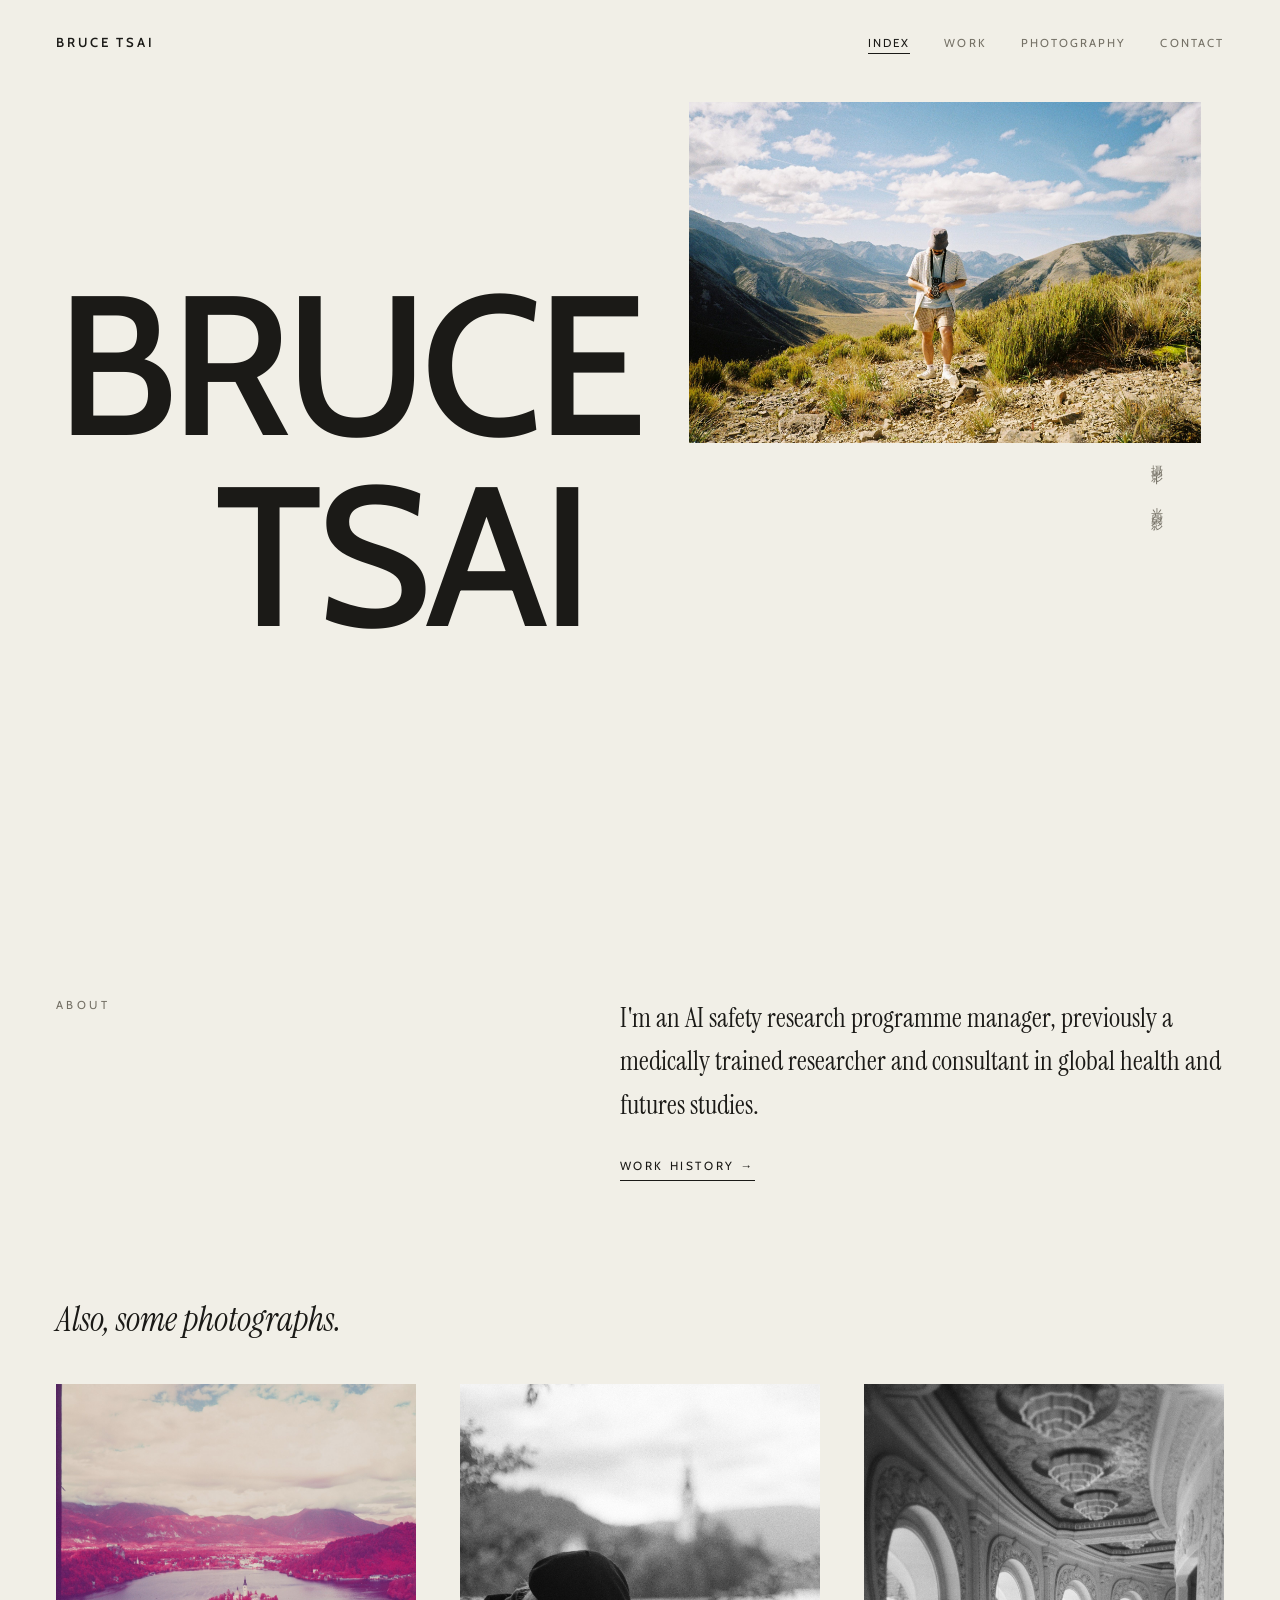
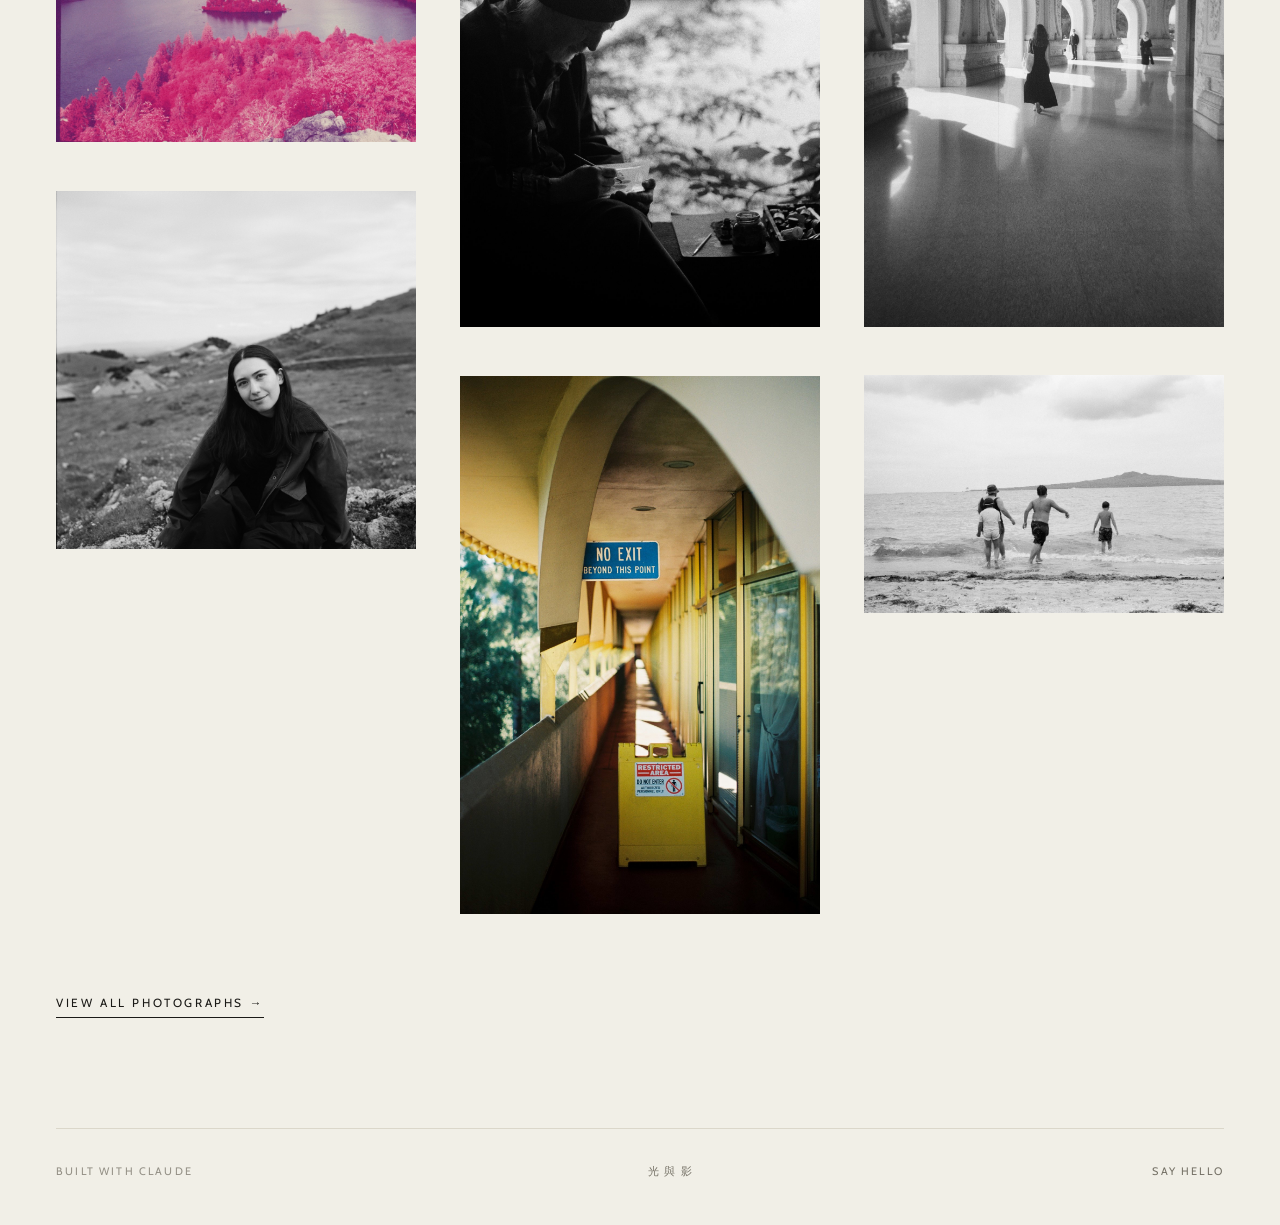
==== index.html @ 3ef22200 "Add files via upload draft 1" ====
<!DOCTYPE html>
<html lang="en">
<head>
<meta charset="UTF-8">
<meta name="viewport" content="width=device-width, initial-scale=1">
<title>Bruce Tsai — Photographer</title>
<link rel="preconnect" href="https://fonts.googleapis.com">
<link href="https://fonts.googleapis.com/css2?family=Instrument+Serif:ital@0;1&family=Cabin:wght@400;500;600&display=swap" rel="stylesheet">
<link rel="stylesheet" href="css/style.css">
<noscript><style>.loader{display:none}.line>span{transform:none}.float-clip{clip-path:none}[data-reveal]{opacity:1;transform:none}</style></noscript>
</head>
<body class="is-loading">

<div class="loader" aria-hidden="true">
  <div class="loader-name">Bruce Tsai</div>
  <div class="loader-count">0</div>
  <div class="loader-bar"></div>
</div>

<div class="cursor" aria-hidden="true"></div>

<div class="wrap">

  <nav class="nav">
    <a class="wordmark" href="index.html">Bruce Tsai</a>
    <ul class="nav-links">
      <li><a href="index.html" class="active">Index</a></li>
      <li><a href="work.html">Work</a></li>
      <li><a href="photography.html">Photography</a></li>
      <li><a href="contact.html">Contact</a></li>
    </ul>
  </nav>

  <header class="hero">
    <div class="hero-floats" aria-hidden="true">
      <div class="float" data-depth="0.7"><div class="float-clip"><div class="ph-img r-32"><img src="img/27-the-photographer-new-zealand.jpg" alt=""></div></div></div>
    </div>

    <h1 class="hero-title">
      <span class="line"><span>Bruce</span></span>
      <span class="line indent"><span>Tsai</span></span>
    </h1>

    <span class="vertical">攝影 — 光與影</span>
  </header>

</div>

<div class="wrap">

  <section class="section">
    <div class="about-row" data-reveal>
      <span class="label">About</span>
      <div>
        <p>I'm an AI safety research programme manager, previously a medically trained researcher and consultant in global health and futures studies.</p>
        <a class="link-arrow" href="work.html">Work history →</a>
      </div>
    </div>
  </section>

  <section class="section" style="padding-top:0">
    <div class="section-head casual" data-reveal>
      <h2>Also, some photographs.</h2>
    </div>
    <div class="g-grid g-grid--preview">
      <a class="g-item" href="photography.html" data-reveal data-name="The Island"><img src="img/02-bled-island-aerochrome.jpg" alt="Photograph" loading="lazy"></a>
      <a class="g-item" href="photography.html" data-reveal data-name="The Painter"><img src="img/03-the-painter-bled.jpg" alt="Photograph" loading="lazy"></a>
      <a class="g-item" href="photography.html" data-reveal data-name="The Colonnade"><img src="img/28-the-colonnade.jpg" alt="Photograph" loading="lazy"></a>
      <a class="g-item" href="photography.html" data-reveal data-name="Portrait"><img src="img/14-portrait-velika-planina.jpg" alt="Photograph" loading="lazy"></a>
      <a class="g-item" href="photography.html" data-reveal data-name="Into the Bay"><img src="img/52-into-the-bay-auckland.jpg" alt="Photograph" loading="lazy"></a>
      <a class="g-item" href="photography.html" data-reveal data-name="No Exit"><img src="img/35-no-exit-marin.jpg" alt="Photograph" loading="lazy"></a>
    </div>
    <a class="link-arrow" href="photography.html" data-reveal>View all photographs →</a>
  </section>

  <footer>
    <span class="credit">Built with Claude</span>
    <span class="jp">光與影</span>
    <a href="contact.html">Say hello</a>
  </footer>

</div>

<script src="js/masonry.js"></script>
<script src="js/landing.js"></script>
</body>
</html>
---- css/style.css ----
/* ============================================================
   BRUCE TSAI — portfolio
   Style direction: photoyoshi.com (Garden Eight) —
   one warm paper color, monochrome, quiet, photo-led.
   Landing page animates; inner pages are still.
   ============================================================ */

:root {
  --paper:  #f1efe7;
  --ink:    #1b1a17;
  --soft:   #757166;
  --line:   #dbd7ca;
  --ph-a:   #d8d4c8;   /* placeholder photo tones */
  --ph-b:   #c4c0b4;
  --sans: "Cabin", -apple-system, "Segoe UI", Helvetica, Arial, sans-serif;
  --serif: "Instrument Serif", Georgia, serif;
  --ease: cubic-bezier(.19, 1, .22, 1);
}

* { margin: 0; padding: 0; box-sizing: border-box; }

html { scroll-behavior: smooth; }

body {
  background: var(--paper);
  color: var(--ink);
  font-family: var(--sans);
  font-size: 15px;
  line-height: 1.7;
  -webkit-font-smoothing: antialiased;
}

::selection { background: var(--ink); color: var(--paper); }

.wrap { max-width: 1520px; margin: 0 auto; padding: 0 56px; }
@media (max-width: 640px) { .wrap { padding: 0 22px; } }

/* ---------------- loader (landing only) ---------------- */
.loader {
  position: fixed; inset: 0; z-index: 200;
  background: var(--paper);
  display: flex; align-items: center; justify-content: center;
  transition: transform 1s var(--ease);
}
.loader-name {
  font-size: .78rem; letter-spacing: .3em; text-transform: uppercase;
  color: var(--ink);
}
.loader-count {
  position: absolute; right: 40px; bottom: 24px;
  font-weight: 200; font-size: clamp(3rem, 8vw, 6rem); line-height: 1;
  color: var(--ink); font-variant-numeric: tabular-nums;
}
.loader-bar {
  position: absolute; left: 0; bottom: 0;
  width: 100%; height: 2px; background: var(--ink);
  transform: scaleX(0); transform-origin: left;
}
body.is-loaded .loader { transform: translateY(-101%); }
body.is-loading { overflow: hidden; }

/* ---------------- nav ---------------- */
.nav {
  display: flex; align-items: baseline; justify-content: space-between;
  padding: 30px 0;
  position: relative; z-index: 20;
}
.wordmark {
  font-size: .82rem; letter-spacing: .22em; text-transform: uppercase;
  color: var(--ink); text-decoration: none; font-weight: 600;
}
.nav-links { display: flex; gap: 34px; list-style: none; }
.nav-links a {
  font-size: .72rem; letter-spacing: .18em; text-transform: uppercase;
  color: var(--soft); text-decoration: none;
  transition: color .3s ease;
}
.nav-links a:hover { color: var(--ink); }
.nav-links a.active { color: var(--ink); border-bottom: 1px solid var(--ink); padding-bottom: 3px; }

/* ---------------- hero (landing) ---------------- */
.hero {
  position: relative;
  min-height: calc(100svh - 100px);
  display: flex; flex-direction: column; justify-content: center;
  padding: 40px 0 90px;
}
.hero-label {
  font-family: var(--serif); font-style: italic; font-weight: 400;
  font-size: clamp(1rem, 1.6vw, 1.25rem); color: var(--soft);
  margin-bottom: 3vh;
}
.hero-title {
  font-weight: 500; letter-spacing: -.035em; line-height: .96;
  font-size: clamp(4.4rem, 15.5vw, 13.5rem);
  text-transform: uppercase;
  position: relative; z-index: 5;
}
.hero-title .indent { padding-left: .8em; }
.hero-sub {
  margin-top: 4.5vh; max-width: 34ch;
  font-size: .8rem; letter-spacing: .12em; text-transform: uppercase;
  color: var(--soft); line-height: 2;
}

/* line reveal: each .line clips a span that rises in */
.line { overflow: hidden; display: block; }
.line > span {
  display: inline-block;
  transform: translateY(115%);
  transition: transform 1.2s var(--ease);
}
body.is-loaded .line > span { transform: translateY(0); }
body.is-loaded .line:nth-child(2) > span { transition-delay: .08s; }
.hero-label.line > span { transition-delay: .35s; }
.hero-sub .line > span { transition-delay: .5s; }

/* floating images, mouse parallax */
.hero-floats { position: absolute; inset: 0; z-index: 1; pointer-events: none; }
.float { position: absolute; will-change: transform; }
.float-clip {
  clip-path: inset(100% 0 0 0);
  transition: clip-path 1.4s var(--ease);
}
body.is-loaded .float-clip { clip-path: inset(0 0 0 0); }
.float { top: 2%; right: 2%; width: clamp(450px, 40vw, 700px); }
body.is-loaded .float-clip { transition-delay: .55s; }

/* vertical side text — quiet nod to the reference */
.vertical {
  position: absolute; right: 5%; top: 50%;
  writing-mode: vertical-rl; transform: translateY(-50%);
  font-size: .72rem; letter-spacing: .5em; color: var(--soft);
  z-index: 6;
}
@media (max-width: 900px) { .vertical { display: none; } }

.scroll-hint {
  position: absolute; left: 0; bottom: 26px;
  font-size: .66rem; letter-spacing: .3em; text-transform: uppercase;
  color: var(--soft);
  display: flex; align-items: center; gap: 12px;
}
.scroll-hint::after {
  content: ""; width: 42px; height: 1px; background: var(--soft);
  animation: hint 2.4s var(--ease) infinite;
  transform-origin: left;
}
@keyframes hint {
  0% { transform: scaleX(0); } 45% { transform: scaleX(1); }
  100% { transform: scaleX(0); transform-origin: right; }
}

/* ---------------- photo placeholders ---------------- */
/* Swap any .ph-img for <img> — the frame handles the rest. */
.ph-img {
  position: relative; overflow: hidden; background: var(--ph-a);
  display: block;
}
.ph-img::before {
  content: ""; position: absolute; inset: 0;
  background: linear-gradient(155deg, var(--ph-a) 0%, var(--ph-b) 58%, #b3afa3 100%);
  transition: transform 1.1s var(--ease);
}
.ph-img::after {
  content: attr(data-label);
  position: absolute; left: 12px; bottom: 10px;
  font-size: .62rem; letter-spacing: .26em; color: rgba(27,26,23,.4);
  text-transform: uppercase;
}
.ph-img img {
  position: absolute; inset: 0; width: 100%; height: 100%;
  object-fit: cover; transition: transform 1.1s var(--ease);
}
a:hover .ph-img::before, a:hover .ph-img img { transform: scale(1.045); }

.r-45 { aspect-ratio: 4 / 5; }
.r-32 { aspect-ratio: 3 / 2; }
.r-11 { aspect-ratio: 1 / 1; }
.r-916 { aspect-ratio: 10 / 14; }
.r-23 { aspect-ratio: 2 / 3; }

/* ---------------- sections (landing) ---------------- */
.section { padding: 110px 0; }
.section-head {
  display: flex; align-items: baseline; justify-content: space-between;
  margin-bottom: 54px;
}
.section-head h2 {
  font-weight: 500; letter-spacing: -.02em;
  font-size: clamp(2rem, 4.6vw, 3.6rem); text-transform: uppercase;
}
.section-head .index {
  font-size: .72rem; letter-spacing: .3em; color: var(--soft);
}
/* a quieter, unbolded heading for the casual photography aside */
.section-head.casual { margin-bottom: 34px; }
.section-head.casual h2 {
  font-family: var(--serif); font-style: italic; font-weight: 400;
  text-transform: none; letter-spacing: 0;
  font-size: clamp(1.6rem, 3vw, 2.15rem);
}

.about-row {
  display: grid; grid-template-columns: 1fr 1.2fr; gap: 60px;
  align-items: start;
}
.about-row .label {
  font-size: .72rem; letter-spacing: .3em; text-transform: uppercase; color: var(--soft);
}
.about-row p {
  font-family: var(--serif); font-weight: 400;
  font-size: clamp(1.25rem, 2.2vw, 1.7rem); line-height: 1.6;
}
.about-row p em { font-style: italic; }

.link-arrow {
  display: inline-block; margin-top: 30px; text-decoration: none;
  color: var(--ink); font-size: .74rem; letter-spacing: .22em; text-transform: uppercase;
  border-bottom: 1px solid var(--ink); padding-bottom: 4px;
  transition: opacity .3s ease;
}
.link-arrow:hover { opacity: .55; }

/* scroll reveals (landing only; needs JS to add .revealed) */
[data-reveal] {
  opacity: 0; transform: translateY(30px);
  transition: opacity 1s var(--ease), transform 1s var(--ease);
}
[data-reveal].revealed { opacity: 1; transform: none; }

/* ---------------- inner pages (static) ---------------- */
.page-head { padding: 60px 0 70px; }
.page-head .index {
  font-size: .72rem; letter-spacing: .3em; color: var(--soft);
  display: block; margin-bottom: 18px;
}
.page-head h1 {
  font-weight: 500; letter-spacing: -.03em; line-height: 1;
  font-size: clamp(4rem, 11vw, 9.5rem); text-transform: uppercase;
}
.page-head .lede {
  margin-top: 26px; max-width: 52ch; color: var(--soft);
  font-family: var(--serif); font-size: 1.05rem; line-height: 1.8;
}

/* gallery — no captions, no text: the photos and the space between them.
   A plain 3-column grid keeps photos in true reading order (left to
   right, then top to bottom, i.e. row-major) at every breakpoint —
   no DOM reshuffling needed. Row height is packed to each photo's own
   height (via js/masonry.js setting grid-row-end per item against a
   fine-grained auto-row unit), so mixed portrait/landscape photos sit
   snugly instead of leaving dead space under shorter neighbours. */
.g-grid {
  display: grid; grid-template-columns: repeat(3, 1fr);
  grid-auto-rows: 1px; row-gap: 0; column-gap: 56px;
  align-items: start;
  padding: 20px 0 160px;
}
.g-grid.g-grid--preview { padding: 0; column-gap: 44px; }
.g-item {
  display: block; overflow: hidden;
}
.g-item img {
  width: 100%; height: auto; display: block;
  transition: transform 1.2s var(--ease);
}
.g-item:hover img { transform: scale(1.025); }

/* fade + rise as each photo scrolls into view */
.g-item[data-reveal] {
  opacity: 0; transform: translateY(26px);
  transition: opacity .9s var(--ease), transform .9s var(--ease);
}
.g-item[data-reveal].revealed { opacity: 1; transform: none; }

@media (max-width: 900px) {
  .g-grid { grid-template-columns: repeat(2, 1fr); column-gap: 40px; }
  .g-grid.g-grid--preview { column-gap: 32px; }
}
@media (max-width: 560px) {
  .g-grid { grid-template-columns: 1fr; padding-top: 10px; }
}

/* work — selected experience */
.pubs.pubs--experience { padding-top: 0; }
.pubs h2 {
  font-size: .72rem; letter-spacing: .3em; text-transform: uppercase;
  color: var(--soft); margin-bottom: 26px; font-weight: 600;
}
.cv { list-style: none; padding-bottom: 30px; }
.cv-row {
  display: flex; justify-content: space-between; align-items: baseline;
  gap: 24px; flex-wrap: wrap;
  padding: 26px 0; border-top: 1px solid var(--line);
}
.cv-row:last-child { border-bottom: 1px solid var(--line); }
.cv-row h3 { font-weight: 400; font-size: 1.2rem; letter-spacing: -.01em; }
.cv-row h3 em { font-family: var(--serif); font-style: italic; font-weight: 400; }
.cv-row p { color: var(--soft); font-size: .88rem; margin-top: 6px; }
.cv-row .tag {
  flex: 0 0 auto;
  font-size: .64rem; letter-spacing: .2em; text-transform: uppercase;
  color: var(--ink); background: var(--line);
  padding: 5px 11px; border-radius: 20px;
}

/* selected writing / publications */
.pubs { padding: 70px 0 130px; }
.pubs ul { list-style: none; }
.pubs li {
  display: flex; justify-content: space-between; align-items: baseline;
  gap: 30px; flex-wrap: wrap;
  border-top: 1px solid var(--line); padding: 20px 2px;
}
.pubs li:last-child { border-bottom: 1px solid var(--line); }
.pubs a {
  color: var(--ink); text-decoration: none;
  font-family: var(--serif); font-weight: 400; font-size: 1.15rem;
  border-bottom: 1px solid var(--ink); padding-bottom: 1px;
  transition: opacity .3s ease;
}
.pubs a::after { content: " ↗"; font-size: .8em; }
.pubs a:hover { opacity: .55; }
.pubs span {
  font-size: .68rem; letter-spacing: .22em; text-transform: uppercase;
  color: var(--soft); white-space: nowrap;
}

/* contact */
.contact-hero { padding: 22vh 0; }
.contact-hero .big-mail {
  display: inline-block; text-decoration: none; color: var(--ink);
  font-weight: 400; letter-spacing: .01em; line-height: 1.4;
  font-size: 1rem; font-family: var(--sans);
  border-bottom: 1px solid var(--ink); padding-bottom: 3px;
  transition: opacity .3s ease;
}
.contact-hero .big-mail:hover { opacity: .5; }
.contact-cols {
  display: grid; grid-template-columns: 1fr 1fr; gap: 60px;
  padding-bottom: 130px;
}
.contact-list { list-style: none; }
.contact-list li {
  display: flex; justify-content: space-between; align-items: baseline;
  border-top: 1px solid var(--line); padding: 16px 2px;
}
.contact-list li:last-child { border-bottom: 1px solid var(--line); }
.contact-list .label {
  font-size: .68rem; letter-spacing: .26em; text-transform: uppercase; color: var(--soft);
}
.contact-list a, .contact-list .val {
  color: var(--ink); text-decoration: none; font-size: .95rem;
}
.contact-list a:hover { opacity: .5; }
.contact-note {
  font-family: var(--serif); font-weight: 400; font-size: 1.15rem;
  line-height: 1.8; color: var(--soft); max-width: 40ch;
}

/* ---------------- lightbox (gallery) ---------------- */
.lightbox {
  position: fixed; inset: 0; z-index: 400;
  background: rgba(241, 239, 231, 0.985);
  display: flex; flex-direction: column;
  align-items: center; justify-content: center;
  opacity: 0; visibility: hidden;
  transition: opacity .45s ease, visibility .45s ease;
}
.lightbox.is-open { opacity: 1; visibility: visible; }
body.lb-lock { overflow: hidden; }

.lb-top {
  position: absolute; top: 0; left: 0; right: 0;
  display: flex; justify-content: space-between; align-items: baseline;
  padding: 30px 40px;
}
.lb-counter {
  font-size: .72rem; letter-spacing: .3em; color: var(--soft);
  font-variant-numeric: tabular-nums;
}
.lightbox button {
  background: none; border: none; cursor: pointer;
  font-family: var(--sans); color: var(--ink);
  font-size: .72rem; letter-spacing: .22em; text-transform: uppercase;
  padding: 8px 0;
  transition: opacity .3s ease;
}
.lightbox button:hover { opacity: .5; }

.lb-frame img {
  display: block; max-height: 74vh; max-width: 88vw;
  width: auto; height: auto;
}

.lb-bottom {
  position: absolute; bottom: 0; left: 0; right: 0;
  display: flex; justify-content: space-between; align-items: baseline;
  padding: 26px 40px;
}
@media (max-width: 640px) {
  .lb-top, .lb-bottom { padding: 20px 22px; }
  .lb-frame img { max-height: 60vh; }
}

/* ---------------- footer ---------------- */
footer {
  border-top: 1px solid var(--line);
  padding: 34px 0 44px;
  display: flex; justify-content: space-between; align-items: baseline;
  font-size: .68rem; letter-spacing: .2em; text-transform: uppercase;
  color: var(--soft);
}
footer a { color: var(--soft); text-decoration: none; }
footer a:hover { color: var(--ink); }
footer .jp { letter-spacing: .5em; }
footer .credit { opacity: .75; }

/* ---------------- custom cursor (landing, fine pointers) ---------------- */
.cursor {
  position: fixed; top: 0; left: 0; z-index: 300;
  width: 10px; height: 10px; border-radius: 50%;
  background: var(--ink); pointer-events: none;
  transform: translate(-50%, -50%);
  transition: width .3s ease, height .3s ease, opacity .3s ease;
  opacity: 0;
}
.cursor.on { opacity: .85; }
.cursor.grow { width: 42px; height: 42px; opacity: .12; }
@media (pointer: coarse) { .cursor { display: none; } }

/* ---------------- responsive ---------------- */
@media (max-width: 900px) {
  .about-row { grid-template-columns: 1fr; gap: 26px; }
  .contact-cols { grid-template-columns: 1fr; gap: 40px; }
}
@media (max-width: 560px) {
  .nav-links { gap: 20px; }
  .section { padding: 70px 0; }
}

/* ---------------- reduced motion ---------------- */
@media (prefers-reduced-motion: reduce) {
  .loader { display: none; }
  body.is-loading { overflow: auto; }
  .line > span { transform: none; transition: none; }
  .float-clip { clip-path: none; transition: none; }
  [data-reveal] { opacity: 1; transform: none; transition: none; }
  .scroll-hint::after { animation: none; }
  .cursor { display: none; }
}
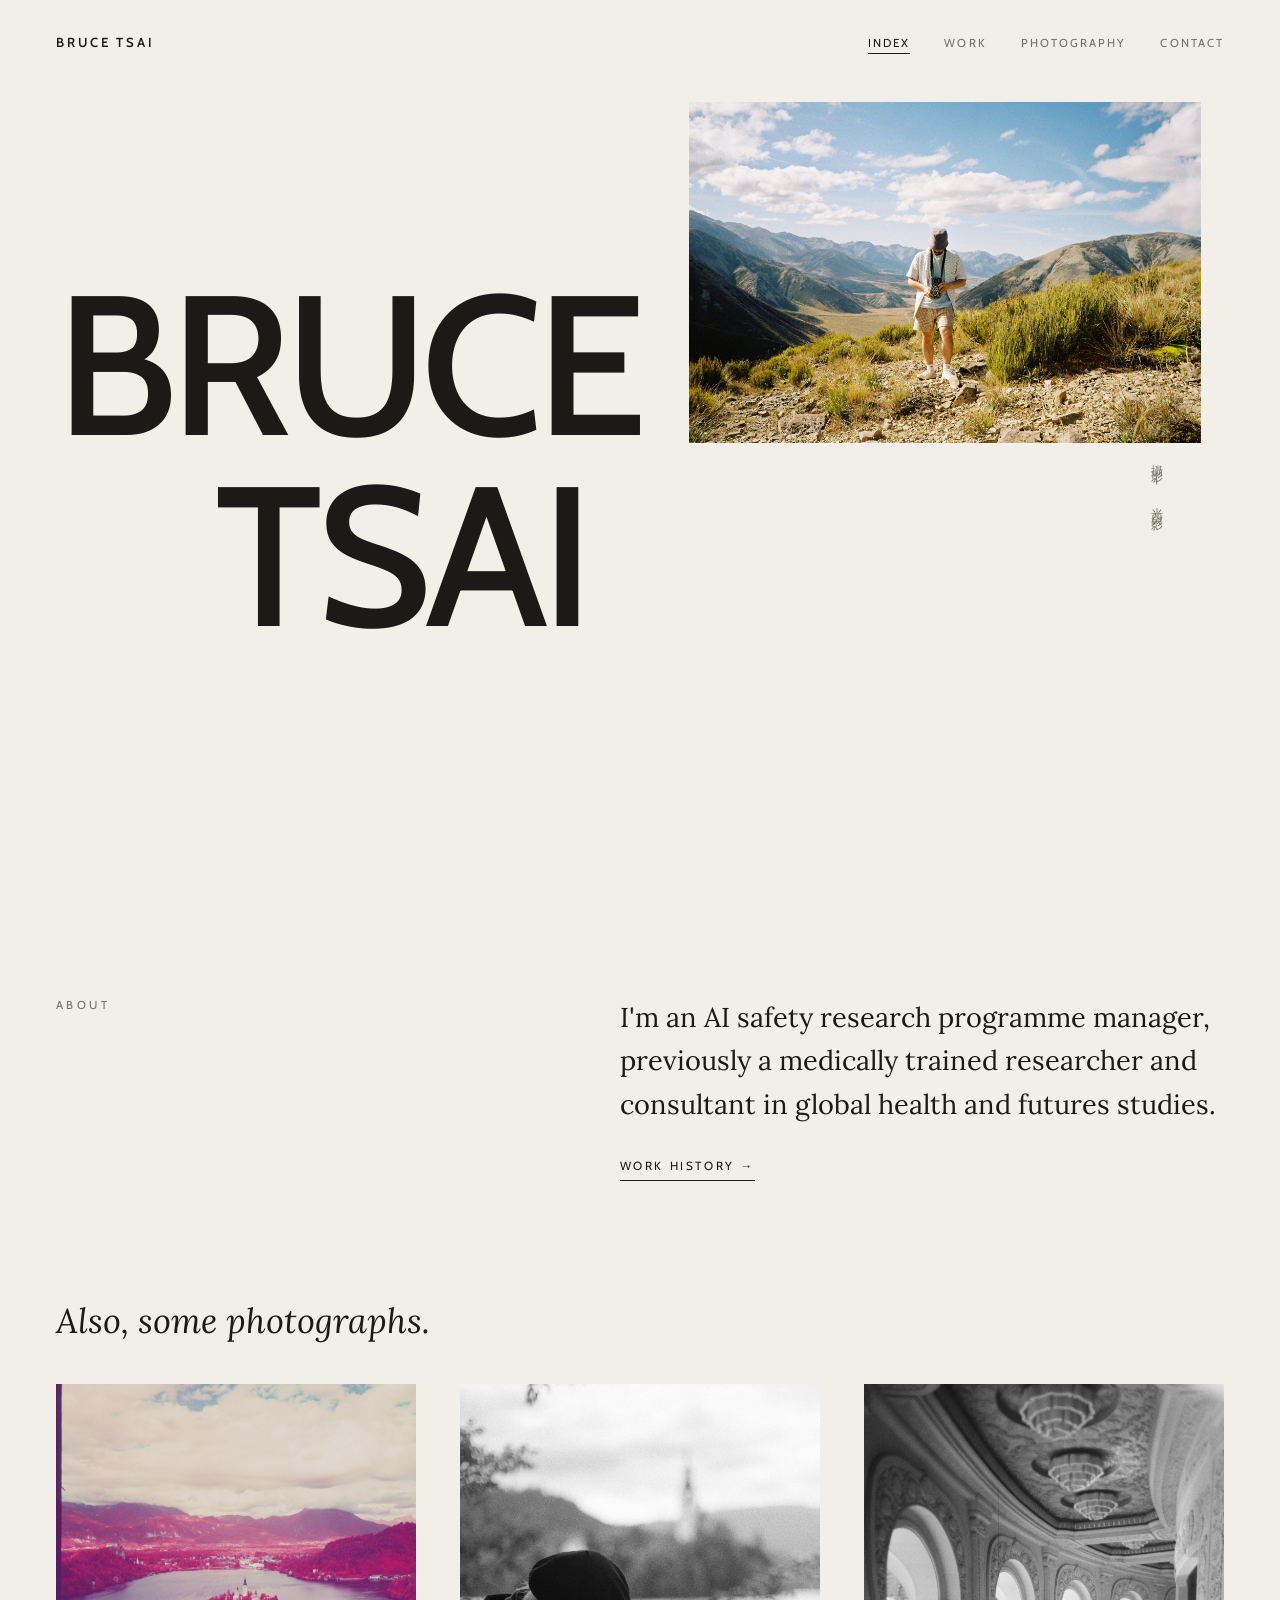
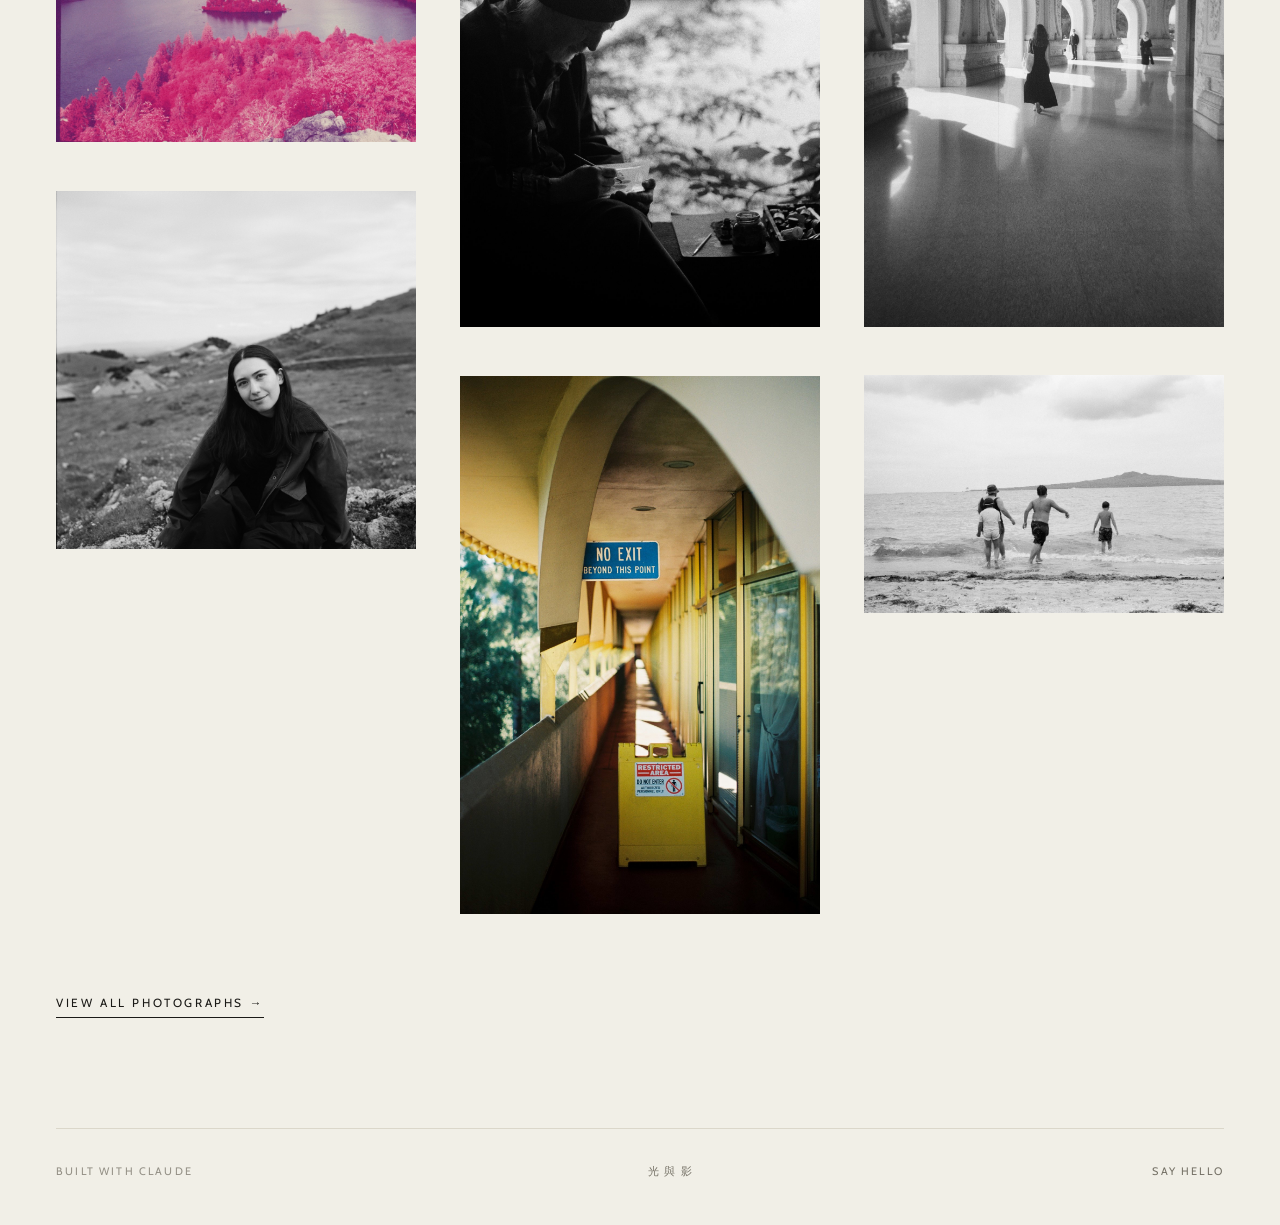
==== commit 46508044: "Add files via upload mobile + font edits" ====
--- a/index.html
+++ b/index.html
@@ -5,7 +5,7 @@
 <meta name="viewport" content="width=device-width, initial-scale=1">
 <title>Bruce Tsai — Photographer</title>
 <link rel="preconnect" href="https://fonts.googleapis.com">
-<link href="https://fonts.googleapis.com/css2?family=Instrument+Serif:ital@0;1&family=Cabin:wght@400;500;600&display=swap" rel="stylesheet">
+<link href="https://fonts.googleapis.com/css2?family=Lora:ital,wght@0,400;1,400&family=Cabin:wght@400;500;600&display=swap" rel="stylesheet">
 <link rel="stylesheet" href="css/style.css">
 <noscript><style>.loader{display:none}.line>span{transform:none}.float-clip{clip-path:none}[data-reveal]{opacity:1;transform:none}</style></noscript>
 </head>
--- a/css/style.css
+++ b/css/style.css
@@ -13,7 +13,7 @@
   --ph-a:   #d8d4c8;   /* placeholder photo tones */
   --ph-b:   #c4c0b4;
   --sans: "Cabin", -apple-system, "Segoe UI", Helvetica, Arial, sans-serif;
-  --serif: "Instrument Serif", Georgia, serif;
+  --serif: "Lora", Georgia, serif; /* index page only */
   --ease: cubic-bezier(.19, 1, .22, 1);
 }
 
@@ -126,6 +126,16 @@
 .float { top: 2%; right: 2%; width: clamp(450px, 40vw, 700px); }
 body.is-loaded .float-clip { transition-delay: .55s; }
 
+/* the overlapping-photo treatment needs real horizontal room to work;
+   on phones, drop the overlap and stack a smaller photo under the
+   title instead (still fades in the same way). */
+@media (max-width: 640px) {
+  .hero { min-height: auto; padding: 24px 0 56px; }
+  .hero-floats { position: static; inset: auto; order: 2; margin-top: 32px; }
+  .float { position: static; top: auto; right: auto; width: 78%; max-width: 320px; margin: 0 auto; }
+  .hero-title { order: 1; }
+}
+
 /* vertical side text — quiet nod to the reference */
 .vertical {
   position: absolute; right: 5%; top: 50%;
@@ -241,7 +251,7 @@
 }
 .page-head .lede {
   margin-top: 26px; max-width: 52ch; color: var(--soft);
-  font-family: var(--serif); font-size: 1.05rem; line-height: 1.8;
+  font-family: var(--sans); font-style: italic; font-size: 1.05rem; line-height: 1.8;
 }
 
 /* gallery — no captions, no text: the photos and the space between them.
@@ -296,7 +306,7 @@
 }
 .cv-row:last-child { border-bottom: 1px solid var(--line); }
 .cv-row h3 { font-weight: 400; font-size: 1.2rem; letter-spacing: -.01em; }
-.cv-row h3 em { font-family: var(--serif); font-style: italic; font-weight: 400; }
+.cv-row h3 em { font-family: var(--sans); font-style: italic; font-weight: 500; }
 .cv-row p { color: var(--soft); font-size: .88rem; margin-top: 6px; }
 .cv-row .tag {
   flex: 0 0 auto;
@@ -316,7 +326,7 @@
 .pubs li:last-child { border-bottom: 1px solid var(--line); }
 .pubs a {
   color: var(--ink); text-decoration: none;
-  font-family: var(--serif); font-weight: 400; font-size: 1.15rem;
+  font-family: var(--sans); font-style: italic; font-weight: 500; font-size: 1.05rem;
   border-bottom: 1px solid var(--ink); padding-bottom: 1px;
   transition: opacity .3s ease;
 }
@@ -355,7 +365,7 @@
 }
 .contact-list a:hover { opacity: .5; }
 .contact-note {
-  font-family: var(--serif); font-weight: 400; font-size: 1.15rem;
+  font-family: var(--sans); font-style: italic; font-size: 1.15rem;
   line-height: 1.8; color: var(--soft); max-width: 40ch;
 }
 
@@ -435,8 +445,14 @@
   .about-row { grid-template-columns: 1fr; gap: 26px; }
   .contact-cols { grid-template-columns: 1fr; gap: 40px; }
 }
+@media (max-width: 640px) {
+  /* wordmark + 4 nav links no longer fit on one line at phone widths;
+     wrap the links onto their own row instead of crowding/clashing. */
+  .nav { flex-wrap: wrap; row-gap: 12px; }
+  .nav-links { width: 100%; justify-content: space-between; gap: 0; }
+  .nav-links a { font-size: .64rem; letter-spacing: .1em; }
+}
 @media (max-width: 560px) {
-  .nav-links { gap: 20px; }
   .section { padding: 70px 0; }
 }
 
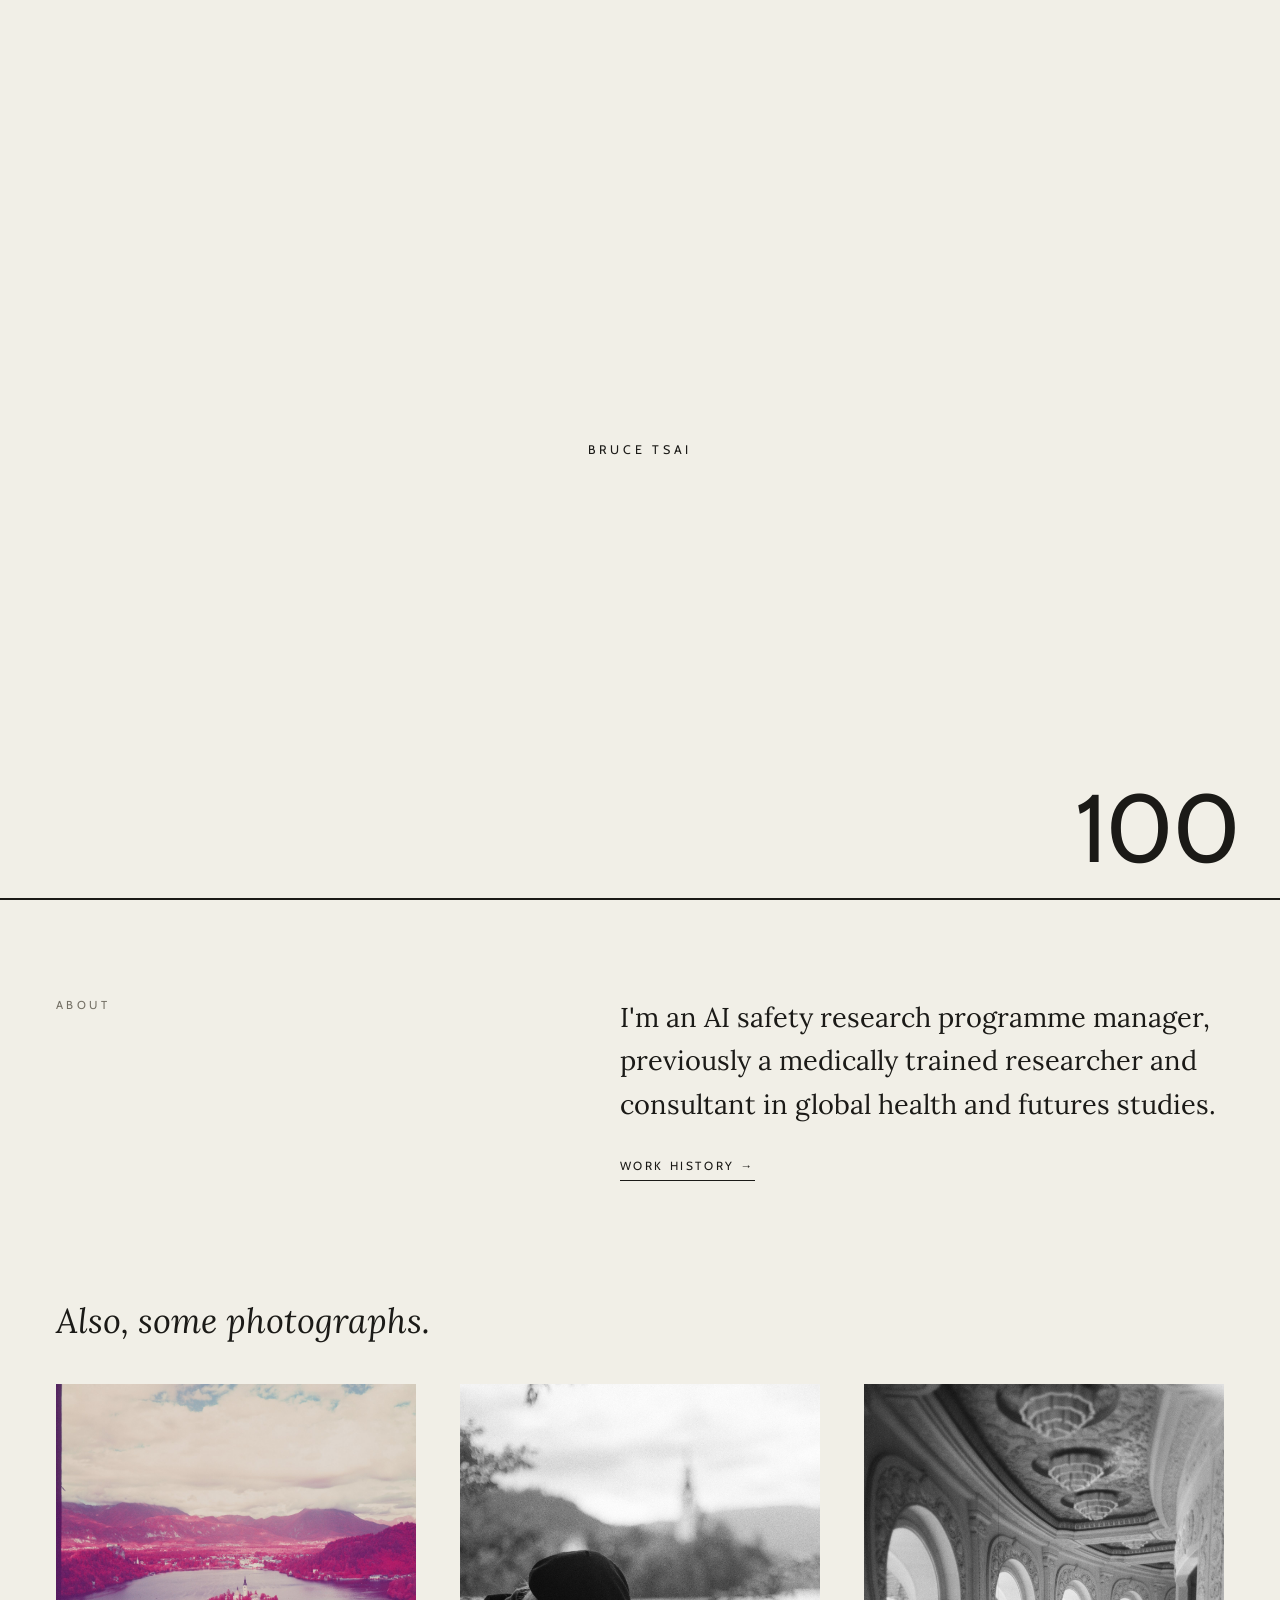
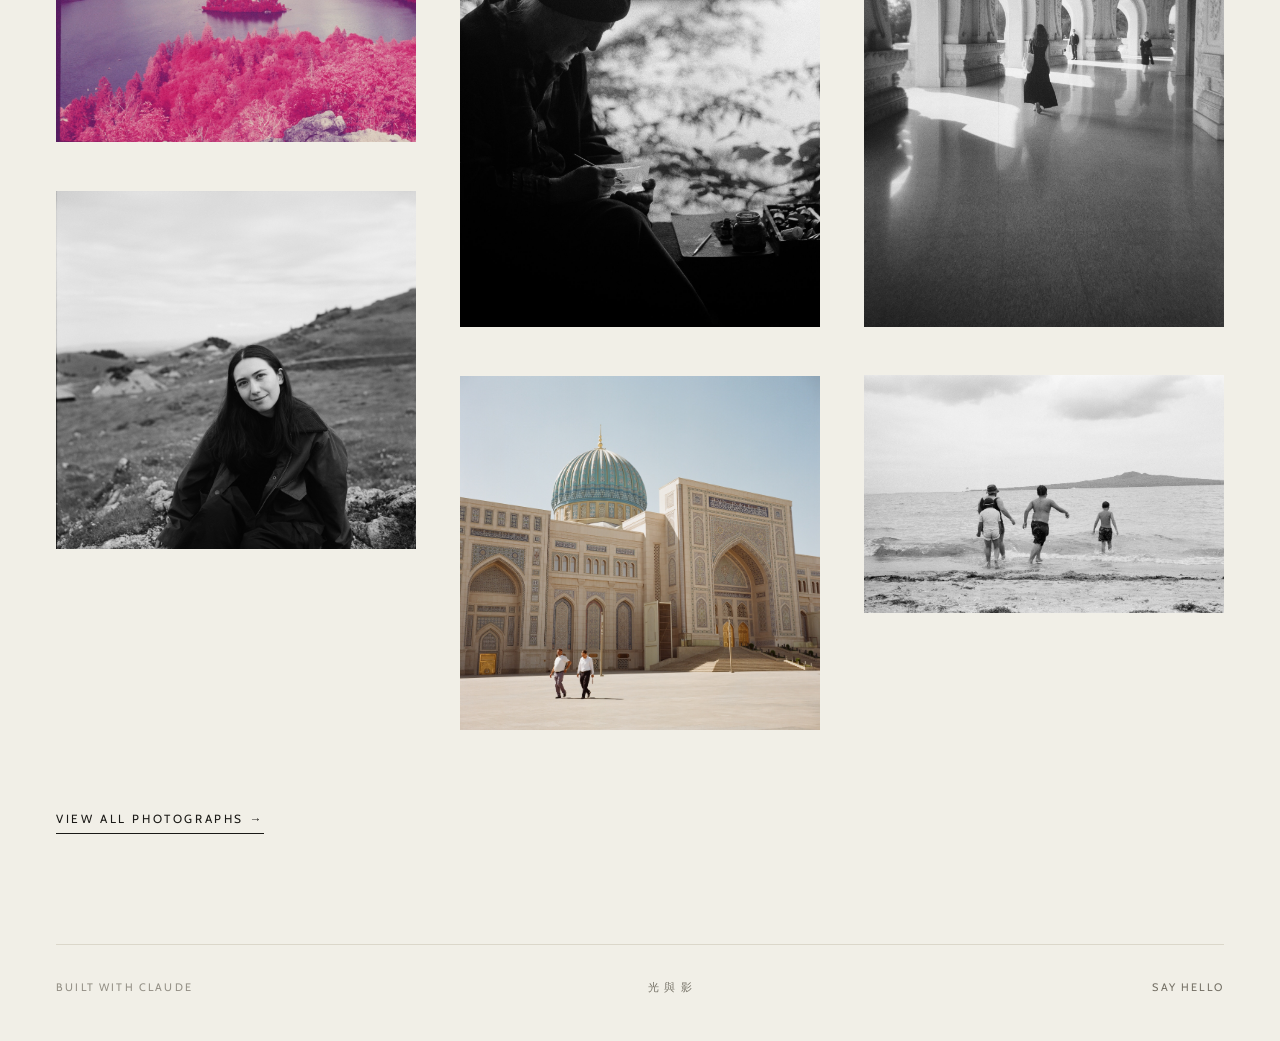
==== commit d3f56eb3: "front page photo tashkent.html" ====
--- a/index.html
+++ b/index.html
@@ -68,7 +68,7 @@
       <a class="g-item" href="photography.html" data-reveal data-name="The Colonnade"><img src="img/28-the-colonnade.jpg" alt="Photograph" loading="lazy"></a>
       <a class="g-item" href="photography.html" data-reveal data-name="Portrait"><img src="img/14-portrait-velika-planina.jpg" alt="Photograph" loading="lazy"></a>
       <a class="g-item" href="photography.html" data-reveal data-name="Into the Bay"><img src="img/52-into-the-bay-auckland.jpg" alt="Photograph" loading="lazy"></a>
-      <a class="g-item" href="photography.html" data-reveal data-name="No Exit"><img src="img/35-no-exit-marin.jpg" alt="Photograph" loading="lazy"></a>
+      <a class="g-item" href="photography.html" data-reveal data-name="The Dome"><img src="img/tashkent_gold_rollei_1.jpg" alt="Photograph" loading="lazy"></a>
     </div>
     <a class="link-arrow" href="photography.html" data-reveal>View all photographs →</a>
   </section>
